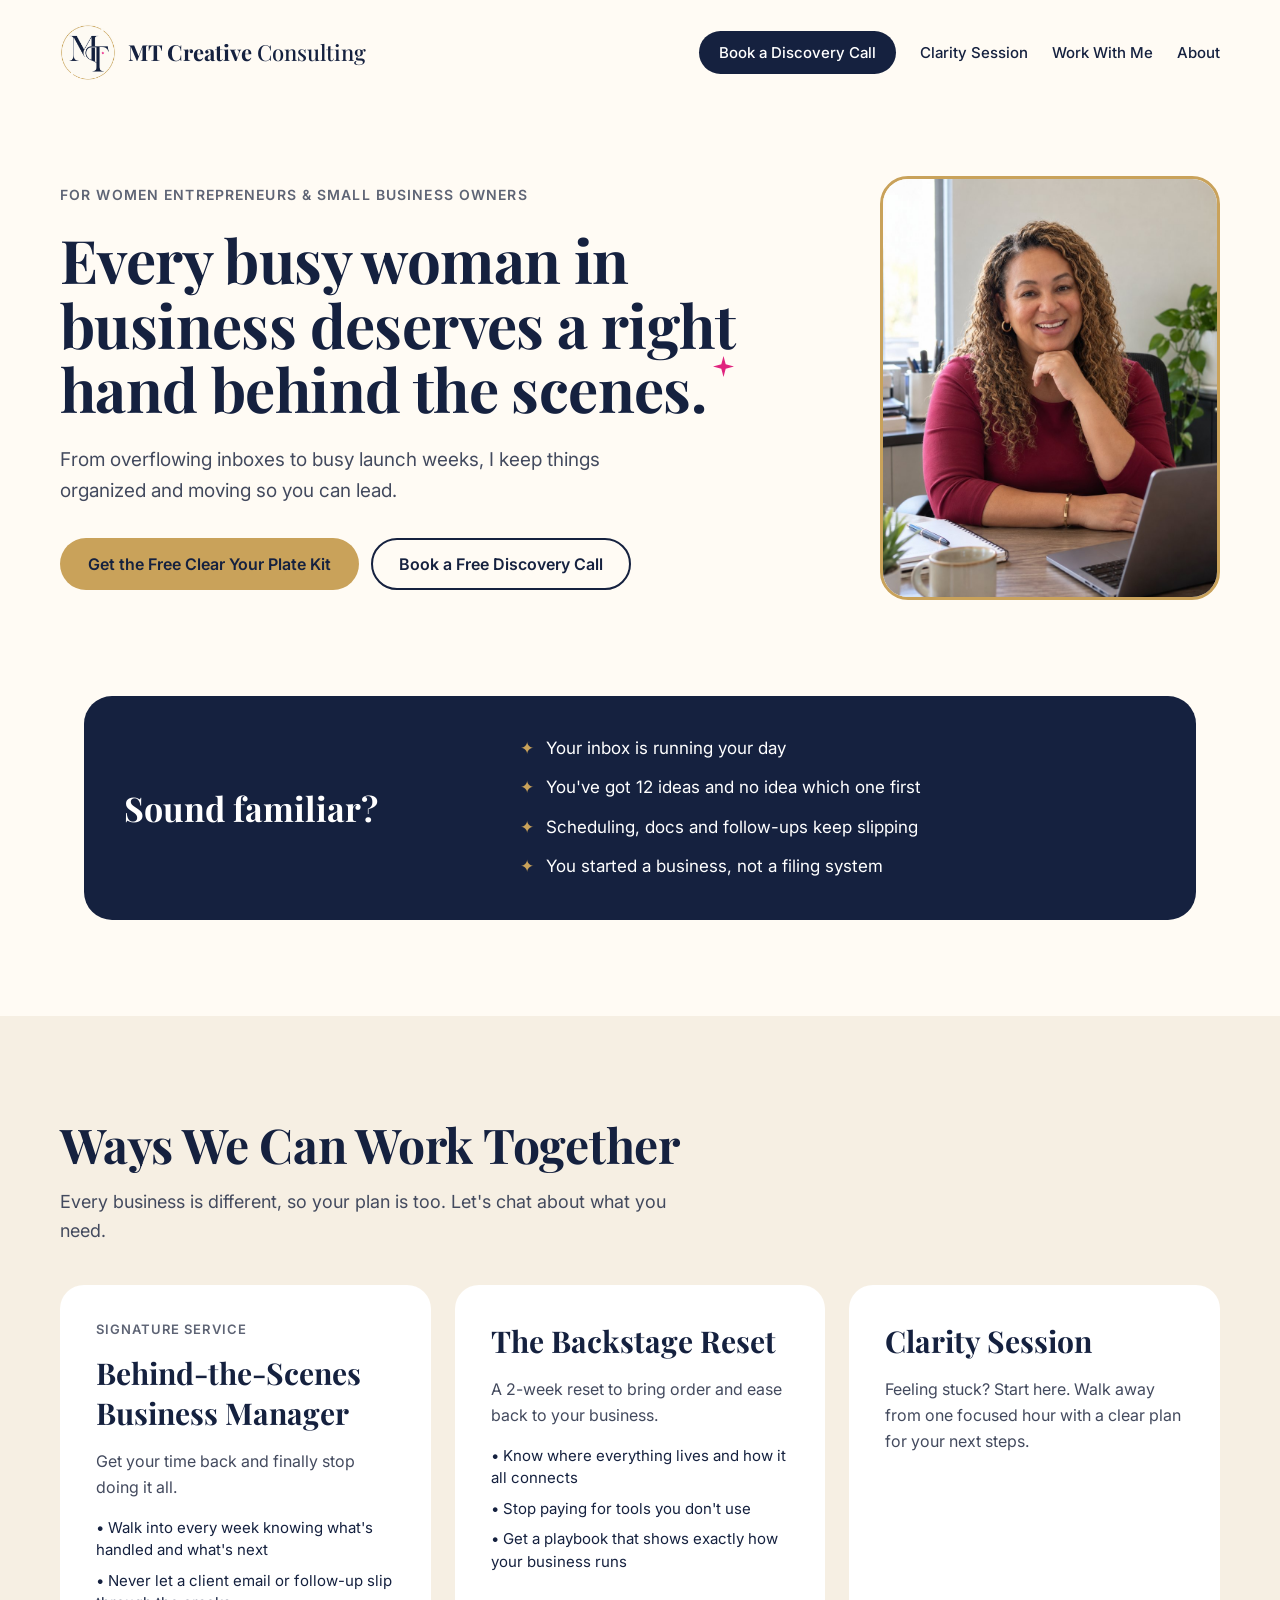
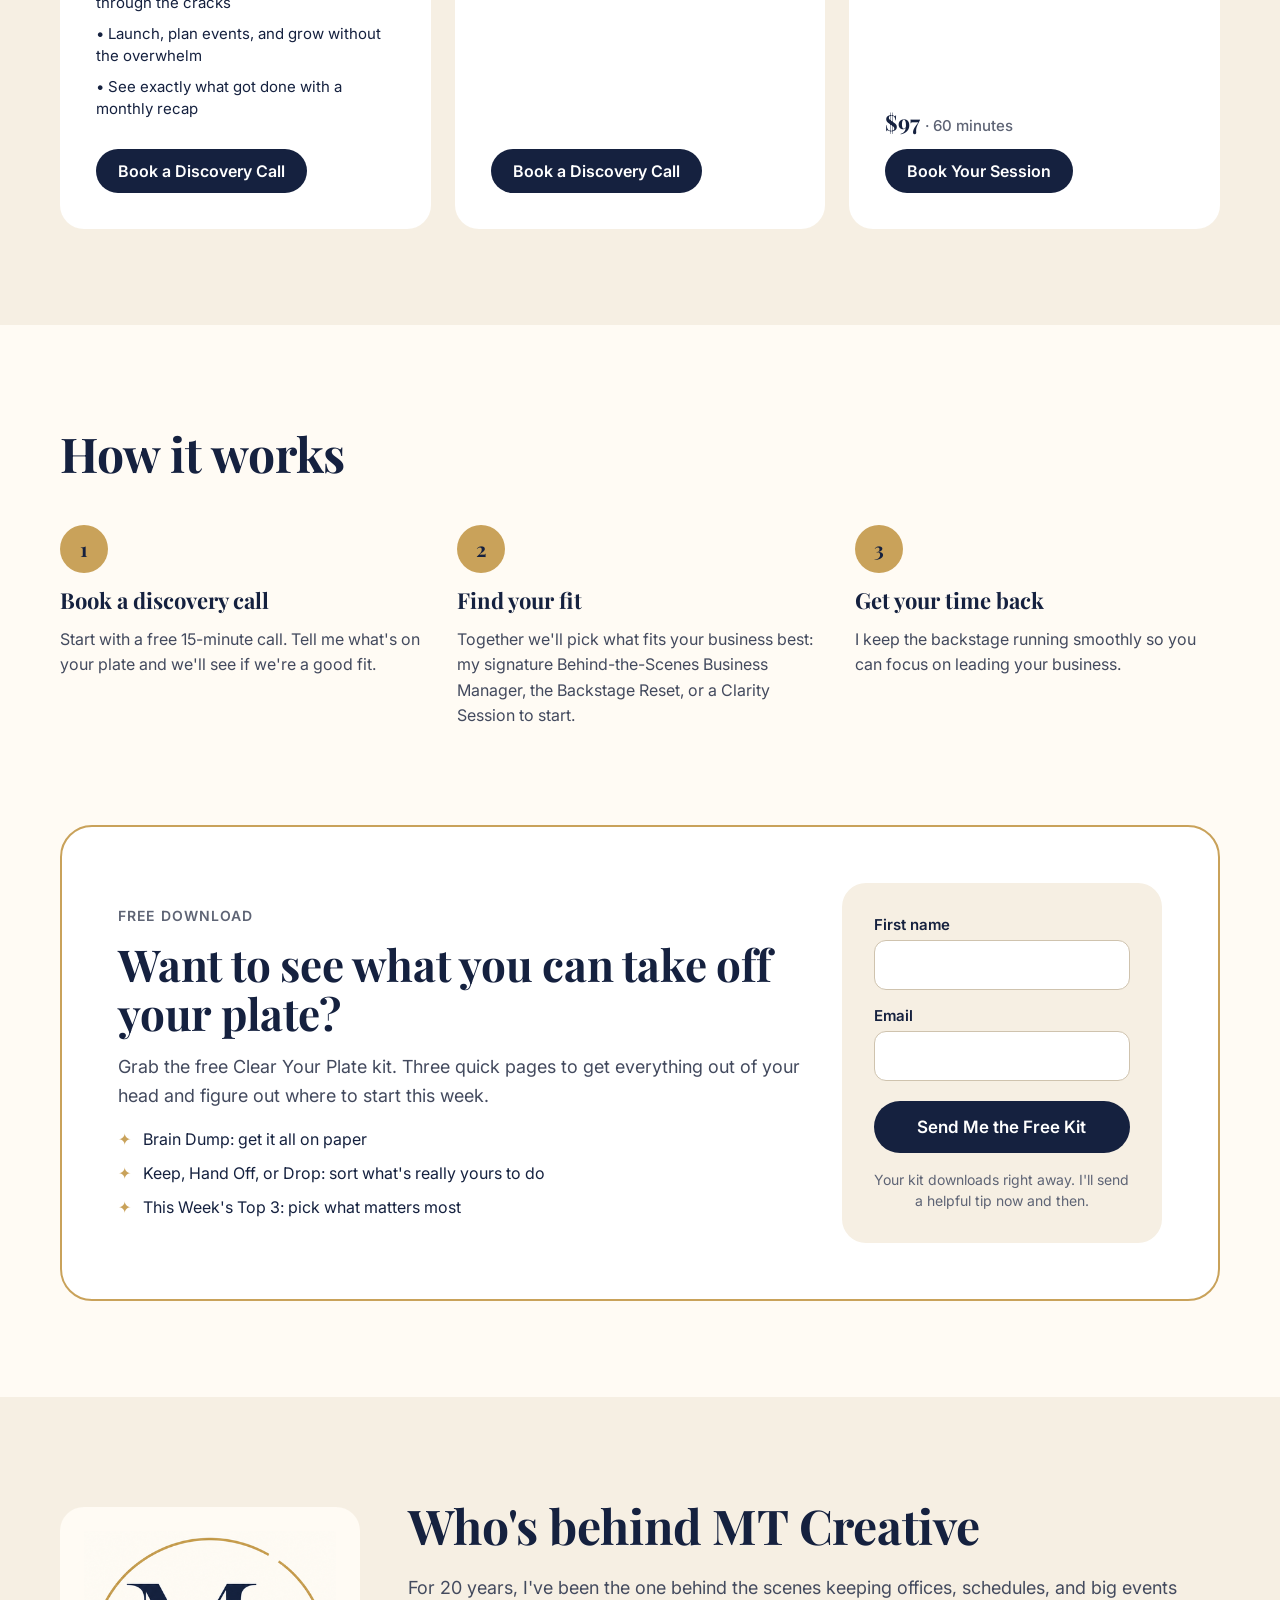
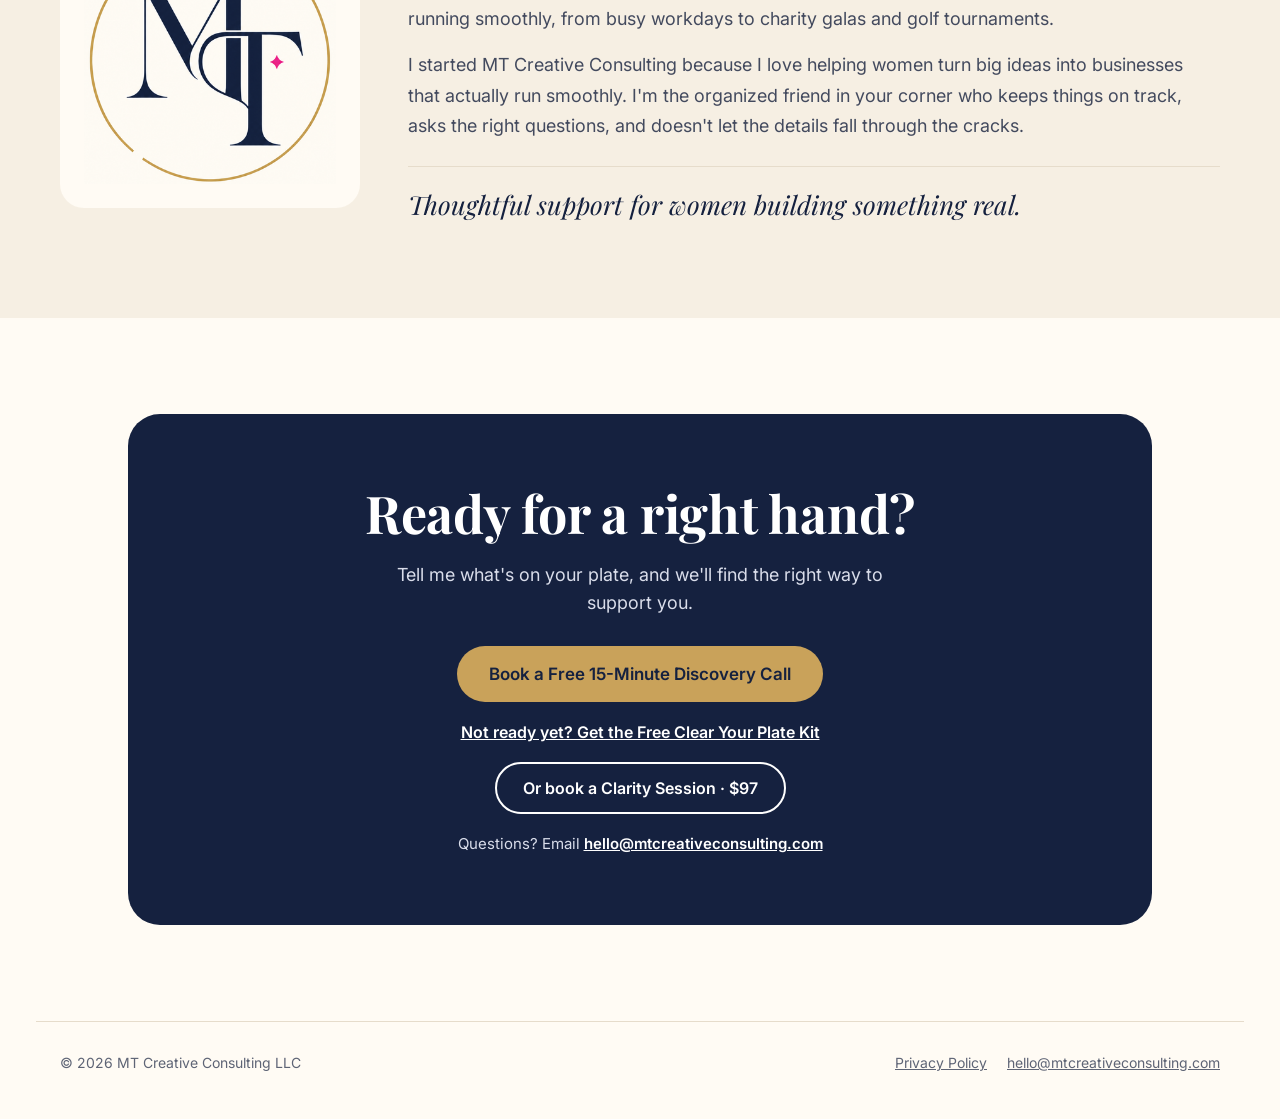
==== index.html @ a7e7f667 "Add files via upload" ====
<!doctype html>
<html lang="en">
<head>
<meta charset="utf-8">
<meta name="viewport" content="width=device-width, initial-scale=1">
<title>MT Creative Consulting | Behind-the-Scenes Support for Women in Business</title>
<meta name="description" content="Behind-the-scenes business support for women entrepreneurs and small business owners. Grab the free Clear Your Plate kit or book a free discovery call.">
<link rel="icon" type="image/png" href="[data-uri]">
<link rel="preconnect" href="https://fonts.googleapis.com">
<link href="https://fonts.googleapis.com/css2?family=Playfair+Display:wght@500;600;700&amp;family=Inter:wght@400;500;600&amp;display=swap" rel="stylesheet">
<style>
body{margin:0;background:#FFFBF4}
a{color:#15213F}a:hover{color:#0B1430}
</style>
</head>
<body>
<div style="font-family: Inter, system-ui, sans-serif; color: #15213F; background: #FFFBF4; width: 100%">

<header style="max-width: 1160px; margin: 0 auto; padding: 24px 24px; display: flex; flex-wrap: wrap; align-items: center; justify-content: space-between; gap: 16px">
<div style="display: flex; align-items: center; gap: 12px"><img src="[data-uri]" alt="MT Creative Consulting logo" style="width: 56px; height: 56px; border-radius: 999px"><div style="font-family: 'Playfair Display', Georgia, serif; font-weight: 700; font-size: 22px">MT Creative <span style="font-weight: 500">Consulting</span></div></div>
<nav style="display: flex; flex-wrap: wrap; align-items: center; gap: 8px 24px; font-size: 15px; font-weight: 500">
<a href="https://calendly.com/missyt879/new-meeting" target="_blank" rel="noopener" style="text-decoration: none; background: #15213F; color: #FFFFFF; padding: 12px 20px; border-radius: 999px">Book a Discovery Call</a>
<a href="https://cal.com/missy-t-semtly/60min" target="_blank" rel="noopener" style="text-decoration: none; padding: 12px 0">Clarity Session</a>
<a href="#services" style="text-decoration: none; padding: 12px 0">Work With Me</a>
<a href="#about" style="text-decoration: none; padding: 12px 0">About</a>
</nav>
</header>

<section style="max-width: 1160px; margin: 0 auto; padding: 72px 24px 96px; display: flex; flex-wrap: wrap; gap: 48px; align-items: center">
<div style="flex: 999 1 520px; min-width: 0; display: flex; flex-direction: column; gap: 24px">
<div style="font-size: 14px; font-weight: 600; letter-spacing: 0.08em; text-transform: uppercase; color: #5E6475">For women entrepreneurs &amp; small business owners</div>
<h1 style="margin: 0; font-family: 'Playfair Display', Georgia, serif; font-weight: 700; font-size: clamp(36px, 5vw, 60px); line-height: 1.08; letter-spacing: -0.01em">Every busy woman in business deserves a right hand behind the scenes.<svg aria-hidden="true" viewBox="0 0 24 24" style="width: 0.35em; height: 0.35em; margin-left: 0.12em; vertical-align: top"><path d="M12 0 L14.5 9.5 L24 12 L14.5 14.5 L12 24 L9.5 14.5 L0 12 L9.5 9.5 Z" fill="#E0247E"></path></svg></h1>
<p style="margin: 0; font-size: 19px; line-height: 1.6; color: #434A5E; max-width: 560px">From overflowing inboxes to busy launch weeks, I keep things organized and moving so you can lead.</p>
<div style="display: flex; flex-wrap: wrap; gap: 12px; margin-top: 8px">
<a href="#free-kit" style="text-decoration: none; background: #C9A25A; color: #15213F; font-weight: 600; font-size: 16px; padding: 16px 28px; border-radius: 999px">Get the Free Clear Your Plate Kit</a>
<a href="https://calendly.com/missyt879/new-meeting" target="_blank" rel="noopener" style="text-decoration: none; border: 2px solid #15213F; color: #15213F; font-weight: 600; font-size: 16px; padding: 14px 26px; border-radius: 999px">Book a Free Discovery Call</a>
</div>
</div>
<div style="flex: 1 1 340px; min-width: 0; max-width: 460px; border-radius: 28px; overflow: hidden; border: 3px solid #C9A25A; box-sizing: border-box"><img src="[data-uri]" alt="The founder of MT Creative Consulting smiling at her desk" style="width: 100%; aspect-ratio: 4 / 5; object-fit: cover; object-position: 50% 30%; display: block"></div>
</section>

<section style="max-width: 1160px; margin: 0 auto; padding: 0 24px 96px; box-sizing: border-box">
<div style="background: #15213F; color: #FFFFFF; border-radius: 28px; padding: 40px; display: flex; flex-wrap: wrap; gap: 20px 48px; align-items: center">
<div style="flex: 1 1 220px; font-family: 'Playfair Display', Georgia, serif; font-weight: 700; font-size: 34px">Sound familiar?</div>
<div style="flex: 2 1 380px; min-width: 0; display: flex; flex-direction: column; gap: 14px; font-size: 17px; line-height: 1.5">
<div style="display: flex; gap: 12px"><span style="color: #C9A25A; font-weight: 700">✦</span><span>Your inbox is running your day</span></div>
<div style="display: flex; gap: 12px"><span style="color: #C9A25A; font-weight: 700">✦</span><span>You've got 12 ideas and no idea which one first</span></div>
<div style="display: flex; gap: 12px"><span style="color: #C9A25A; font-weight: 700">✦</span><span>Scheduling, docs and follow-ups keep slipping</span></div>
<div style="display: flex; gap: 12px"><span style="color: #C9A25A; font-weight: 700">✦</span><span>You started a business, not a filing system</span></div>
</div>
</div>
</section>

<section id="services" style="background: #F6EFE3; padding: 96px 24px">
<div style="max-width: 1160px; margin: 0 auto; display: flex; flex-direction: column; gap: 40px">
<div style="display: flex; flex-direction: column; gap: 12px; max-width: 640px">
<h2 style="margin: 0; font-family: 'Playfair Display', Georgia, serif; font-weight: 700; font-size: clamp(32px, 4vw, 48px); letter-spacing: -0.005em">Ways We Can Work Together</h2>
<p style="margin: 0; font-size: 18px; line-height: 1.6; color: #434A5E">Every business is different, so your plan is too. Let's chat about what you need.</p>
</div>
<div style="display: grid; grid-template-columns: repeat(auto-fit, minmax(300px, 1fr)); gap: 24px">

<div style="background: #FFFFFF; border-radius: 24px; padding: 36px; display: flex; flex-direction: column; gap: 16px">
<div style="font-size: 13px; font-weight: 600; letter-spacing: 0.08em; text-transform: uppercase; color: #5E6475">Signature service</div>
<h3 style="margin: 0; font-family: 'Playfair Display', Georgia, serif; font-weight: 700; font-size: 30px">Behind-the-Scenes Business Manager</h3>
<p style="margin: 0; font-size: 16px; line-height: 1.6; color: #434A5E">Get your time back and finally stop doing it all.</p>
<div style="display: flex; flex-direction: column; gap: 8px; font-size: 15px; line-height: 1.5">
<div>• Walk into every week knowing what's handled and what's next</div>
<div>• Never let a client email or follow-up slip through the cracks</div>
<div>• Launch, plan events, and grow without the overwhelm</div>
<div>• See exactly what got done with a monthly recap</div>
</div>
<div style="margin-top: auto; padding-top: 12px; display: flex; flex-wrap: wrap; align-items: center; justify-content: space-between; gap: 12px">
<a href="https://calendly.com/missyt879/new-meeting" target="_blank" rel="noopener" style="text-decoration: none; background: #15213F; color: #FFFFFF; font-weight: 600; padding: 12px 22px; border-radius: 999px">Book a Discovery Call</a>
</div>
</div>

<div style="background: #FFFFFF; border-radius: 24px; padding: 36px; display: flex; flex-direction: column; gap: 16px">
<h3 style="margin: 0; font-family: 'Playfair Display', Georgia, serif; font-weight: 700; font-size: 30px">The Backstage Reset</h3>
<p style="margin: 0; font-size: 16px; line-height: 1.6; color: #434A5E">A 2-week reset to bring order and ease back to your business.</p>
<div style="display: flex; flex-direction: column; gap: 8px; font-size: 15px; line-height: 1.5">
<div>• Know where everything lives and how it all connects</div>
<div>• Stop paying for tools you don't use</div>
<div>• Get a playbook that shows exactly how your business runs</div>
</div>
<div style="margin-top: auto; padding-top: 12px; display: flex; flex-wrap: wrap; align-items: center; justify-content: space-between; gap: 12px">
<a href="https://calendly.com/missyt879/new-meeting" target="_blank" rel="noopener" style="text-decoration: none; background: #15213F; color: #FFFFFF; font-weight: 600; padding: 12px 22px; border-radius: 999px">Book a Discovery Call</a>
</div>
</div>

<div style="background: #FFFFFF; border-radius: 24px; padding: 36px; display: flex; flex-direction: column; gap: 16px">
<h3 style="margin: 0; font-family: 'Playfair Display', Georgia, serif; font-weight: 700; font-size: 30px">Clarity Session</h3>
<p style="margin: 0; font-size: 16px; line-height: 1.6; color: #434A5E">Feeling stuck? Start here. Walk away from one focused hour with a clear plan for your next steps.</p>
<div style="margin-top: auto; padding-top: 12px; display: flex; flex-wrap: wrap; align-items: center; justify-content: space-between; gap: 12px">
<div style="font-family: 'Playfair Display', Georgia, serif; font-weight: 700; font-size: 22px">$97 <span style="font-family: Inter, system-ui, sans-serif; font-weight: 500; font-size: 15px; color: #5E6475">· 60 minutes</span></div>
<a href="https://cal.com/missy-t-semtly/60min" target="_blank" rel="noopener" style="text-decoration: none; background: #15213F; color: #FFFFFF; font-weight: 600; padding: 12px 22px; border-radius: 999px">Book Your Session</a>
</div>
</div>

</div>
</div>
</section>

<section id="how" style="max-width: 1160px; margin: 0 auto; padding: 96px 24px; display: flex; flex-direction: column; gap: 40px">
<h2 style="margin: 0; font-family: 'Playfair Display', Georgia, serif; font-weight: 700; font-size: clamp(32px, 4vw, 48px); letter-spacing: -0.005em">How it works</h2>
<div style="display: grid; grid-template-columns: repeat(auto-fit, minmax(240px, 1fr)); gap: 32px">
<div style="display: flex; flex-direction: column; gap: 12px">
<div style="width: 48px; height: 48px; border-radius: 999px; background: #C9A25A; display: flex; align-items: center; justify-content: center; font-family: 'Playfair Display', Georgia, serif; font-weight: 700; font-size: 20px">1</div>
<h3 style="margin: 0; font-family: 'Playfair Display', Georgia, serif; font-weight: 700; font-size: 22px">Book a discovery call</h3>
<p style="margin: 0; font-size: 16px; line-height: 1.6; color: #434A5E">Start with a free 15-minute call. Tell me what's on your plate and we'll see if we're a good fit.</p>
</div>
<div style="display: flex; flex-direction: column; gap: 12px">
<div style="width: 48px; height: 48px; border-radius: 999px; background: #C9A25A; display: flex; align-items: center; justify-content: center; font-family: 'Playfair Display', Georgia, serif; font-weight: 700; font-size: 20px">2</div>
<h3 style="margin: 0; font-family: 'Playfair Display', Georgia, serif; font-weight: 700; font-size: 22px">Find your fit</h3>
<p style="margin: 0; font-size: 16px; line-height: 1.6; color: #434A5E">Together we'll pick what fits your business best: my signature Behind-the-Scenes Business Manager, the Backstage Reset, or a Clarity Session to start.</p>
</div>
<div style="display: flex; flex-direction: column; gap: 12px">
<div style="width: 48px; height: 48px; border-radius: 999px; background: #C9A25A; display: flex; align-items: center; justify-content: center; font-family: 'Playfair Display', Georgia, serif; font-weight: 700; font-size: 20px">3</div>
<h3 style="margin: 0; font-family: 'Playfair Display', Georgia, serif; font-weight: 700; font-size: 22px">Get your time back</h3>
<p style="margin: 0; font-size: 16px; line-height: 1.6; color: #434A5E">I keep the backstage running smoothly so you can focus on leading your business.</p>
</div>
</div>
</section>

<section id="free-kit" style="padding: 0 24px 96px">
<div style="max-width: 1160px; margin: 0 auto; background: #FFFFFF; border: 2px solid #C9A25A; border-radius: 32px; padding: clamp(32px, 5vw, 56px); display: flex; flex-wrap: wrap; gap: 40px; align-items: center; box-sizing: border-box">
<div style="flex: 999 1 420px; min-width: 0; display: flex; flex-direction: column; gap: 16px">
<div style="font-size: 14px; font-weight: 600; letter-spacing: 0.08em; text-transform: uppercase; color: #5E6475">Free download</div>
<h2 style="margin: 0; font-family: 'Playfair Display', Georgia, serif; font-weight: 700; font-size: clamp(30px, 4vw, 44px); line-height: 1.1; letter-spacing: -0.005em">Want to see what you can take off your plate?</h2>
<p style="margin: 0; font-size: 18px; line-height: 1.6; color: #434A5E">Grab the free Clear Your Plate kit. Three quick pages to get everything out of your head and figure out where to start this week.</p>
<div style="display: flex; flex-direction: column; gap: 10px; font-size: 16px; line-height: 1.5">
<div style="display: flex; gap: 12px"><span style="color: #C9A25A; font-weight: 700">✦</span><span>Brain Dump: get it all on paper</span></div>
<div style="display: flex; gap: 12px"><span style="color: #C9A25A; font-weight: 700">✦</span><span>Keep, Hand Off, or Drop: sort what's really yours to do</span></div>
<div style="display: flex; gap: 12px"><span style="color: #C9A25A; font-weight: 700">✦</span><span>This Week's Top 3: pick what matters most</span></div>
</div>
</div>
<form action="https://api.web3forms.com/submit" method="POST" style="flex: 1 1 320px; min-width: 0; background: #F6EFE3; border-radius: 24px; padding: 32px; display: flex; flex-direction: column; gap: 16px; box-sizing: border-box">
<input type="hidden" name="access_key" value="2582d8e5-30e0-49ae-859f-2bda14032e8f">
<input type="hidden" name="subject" value="New Clear Your Plate kit signup">
<input type="hidden" name="from_name" value="MT Creative Consulting website">
<input type="hidden" name="redirect" value="https://mtcreativeconsulting.com/thank-you.html">
<input type="checkbox" name="botcheck" style="display: none" tabindex="-1" autocomplete="off">
<label for="kit-name" style="display: flex; flex-direction: column; gap: 6px; font-size: 15px; font-weight: 600">First name<input id="kit-name" type="text" name="first-name" required autocomplete="given-name" style="font: inherit; font-weight: 400; font-size: 16px; padding: 14px 16px; border: 1px solid #CFC3AE; border-radius: 12px; background: #FFFFFF; color: #15213F"></label>
<label for="kit-email" style="display: flex; flex-direction: column; gap: 6px; font-size: 15px; font-weight: 600">Email<input id="kit-email" type="email" name="email" required autocomplete="email" style="font: inherit; font-weight: 400; font-size: 16px; padding: 14px 16px; border: 1px solid #CFC3AE; border-radius: 12px; background: #FFFFFF; color: #15213F"></label>
<button type="submit" style="font: inherit; font-weight: 600; font-size: 17px; background: #15213F; color: #FFFFFF; border: none; border-radius: 999px; padding: 16px 28px; cursor: pointer; margin-top: 4px">Send Me the Free Kit</button>
<div style="font-size: 14px; line-height: 1.5; color: #5E6475; text-align: center">Your kit downloads right away. I'll send a helpful tip now and then.</div>
</form>
</div>
</section>

<section id="about" style="background: #F6EFE3; padding: 96px 24px">
<div style="max-width: 1160px; margin: 0 auto; display: flex; flex-wrap: wrap; gap: 48px; align-items: center">
<div style="flex: 1 1 300px; min-width: 0; max-width: 380px; border-radius: 24px; background: #FFFBF4; padding: 24px; box-sizing: border-box"><img src="[data-uri]" alt="MT Creative Consulting logo" style="width: 100%; height: auto; display: block"></div>
<div style="flex: 999 1 460px; min-width: 0; display: flex; flex-direction: column; gap: 16px">
<h2 style="margin: 0; font-family: 'Playfair Display', Georgia, serif; font-weight: 700; font-size: clamp(32px, 4vw, 48px); letter-spacing: -0.005em">Who's behind MT Creative</h2>
<p style="margin: 0; font-size: 18px; line-height: 1.7; color: #434A5E">For 20 years, I've been the one behind the scenes keeping offices, schedules, and big events running smoothly, from busy workdays to charity galas and golf tournaments.</p>
<p style="margin: 0; font-size: 18px; line-height: 1.7; color: #434A5E">I started MT Creative Consulting because I love helping women turn big ideas into businesses that actually run smoothly. I'm the organized friend in your corner who keeps things on track, asks the right questions, and doesn't let the details fall through the cracks.</p>
<p style="margin: 8px 0 0; padding-top: 20px; border-top: 1px solid #E6DCCB; font-family: 'Playfair Display', Georgia, serif; font-style: italic; font-size: 26px; line-height: 1.35; color: #15213F">Thoughtful support for women building something real.</p>
</div>
</div>
</section>

<section id="book" style="padding: 96px 24px">
<div style="max-width: 880px; margin: 0 auto; background: #15213F; color: #FFFFFF; border-radius: 32px; padding: clamp(40px, 6vw, 72px); display: flex; flex-direction: column; align-items: center; gap: 20px; text-align: center">
<h2 style="margin: 0; font-family: 'Playfair Display', Georgia, serif; font-weight: 700; font-size: clamp(32px, 4.5vw, 52px); letter-spacing: -0.005em; line-height: 1.05">Ready for a right hand?</h2>
<p style="margin: 0; font-size: 18px; line-height: 1.6; color: #D9DDEA; max-width: 520px">Tell me what's on your plate, and we'll find the right way to support you.</p>
<a href="https://calendly.com/missyt879/new-meeting" target="_blank" rel="noopener" style="text-decoration: none; background: #C9A25A; color: #15213F; font-weight: 600; font-size: 17px; padding: 18px 32px; border-radius: 999px; margin-top: 8px">Book a Free 15-Minute Discovery Call</a>
<a href="#free-kit" style="color: #FFFFFF; font-weight: 600; font-size: 16px">Not ready yet? Get the Free Clear Your Plate Kit</a>
<a href="https://cal.com/missy-t-semtly/60min" target="_blank" rel="noopener" style="text-decoration: none; border: 2px solid #FFFFFF; color: #FFFFFF; font-weight: 600; font-size: 16px; padding: 14px 26px; border-radius: 999px">Or book a Clarity Session · $97</a>
<div style="font-size: 15px; color: #D9DDEA">Questions? Email <a href="mailto:hello@mtcreativeconsulting.com" style="color: #FFFFFF; font-weight: 600">hello@mtcreativeconsulting.com</a></div>
</div>
</section>

<footer style="max-width: 1160px; margin: 0 auto; padding: 32px 24px 48px; display: flex; flex-wrap: wrap; justify-content: space-between; gap: 12px; font-size: 14px; color: #5E6475; border-top: 1px solid #E6DCCB">
<div>© 2026 MT Creative Consulting LLC</div>
<div style="display: flex; flex-wrap: wrap; gap: 8px 20px"><a href="/privacy-policy.html" style="color: #5E6475">Privacy Policy</a><a href="mailto:hello@mtcreativeconsulting.com" style="color: #5E6475">hello@mtcreativeconsulting.com</a></div>
</footer>

</div>
</body>
</html>
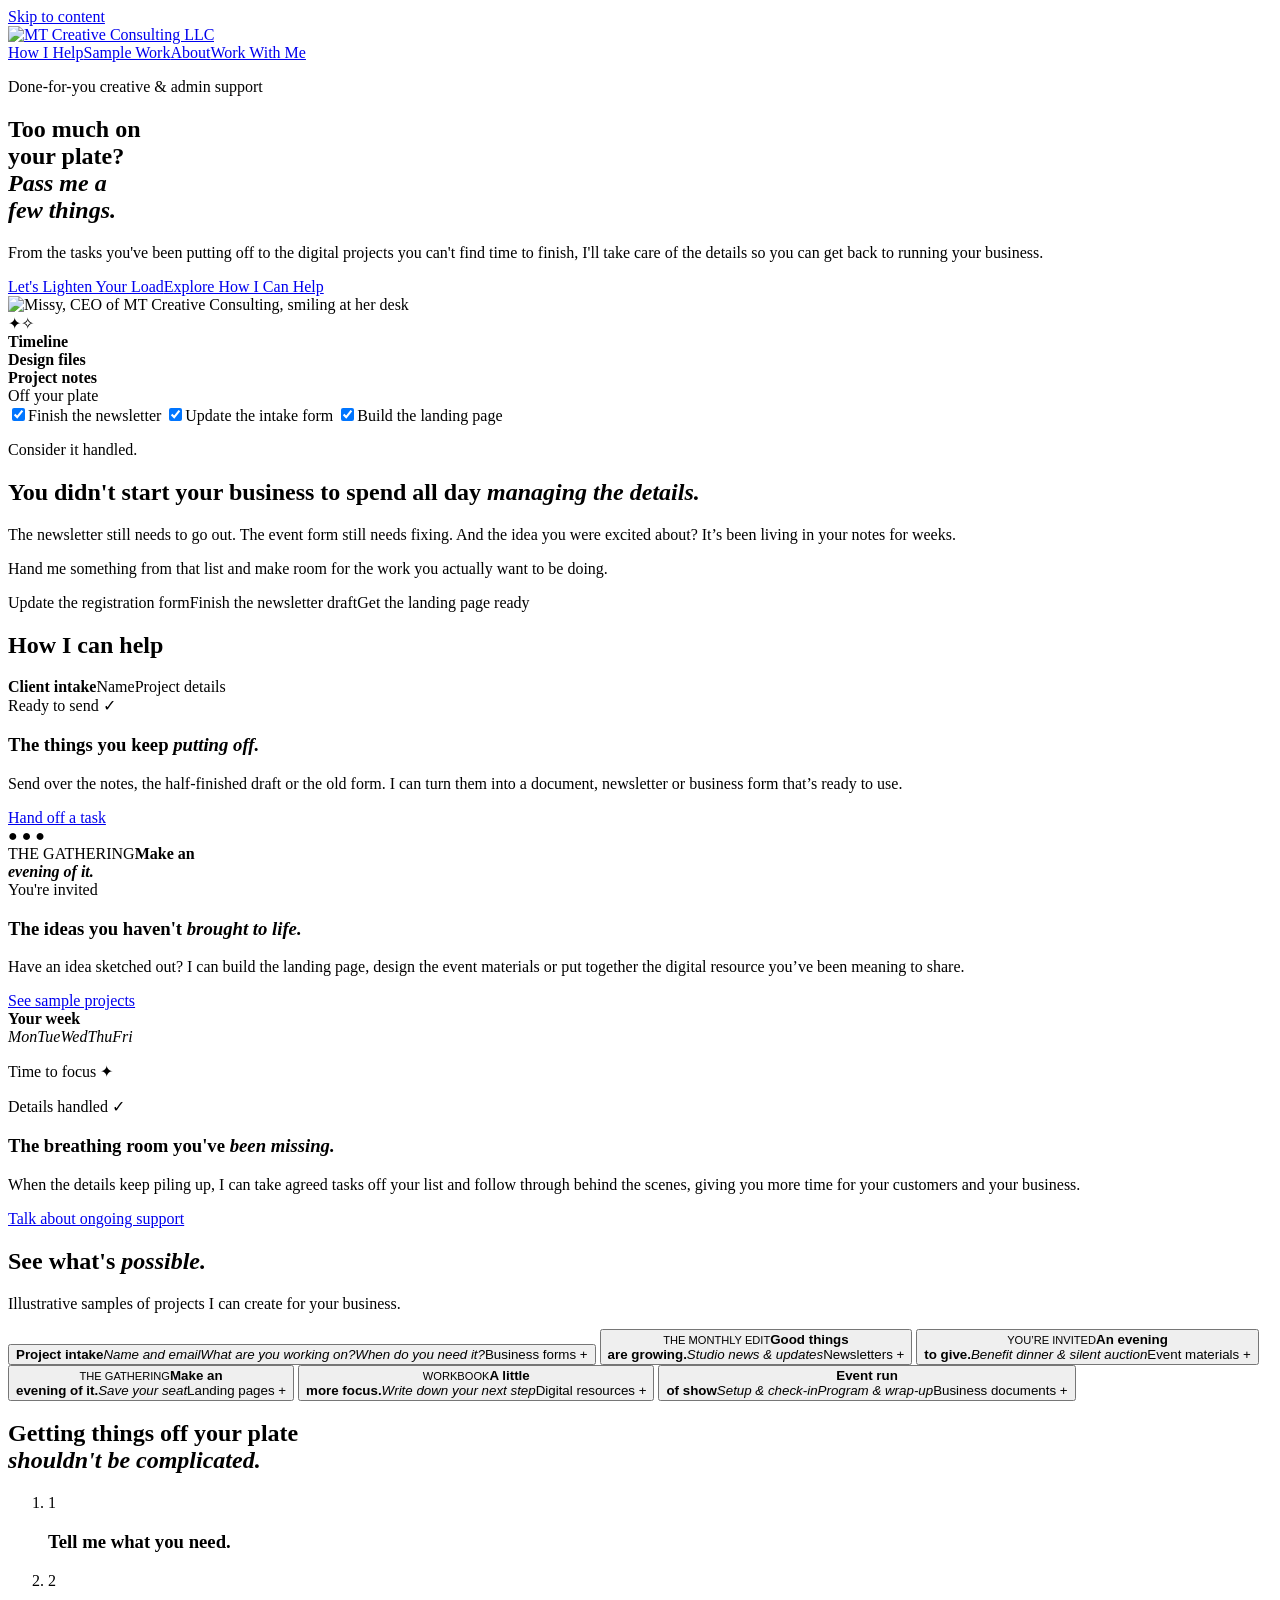
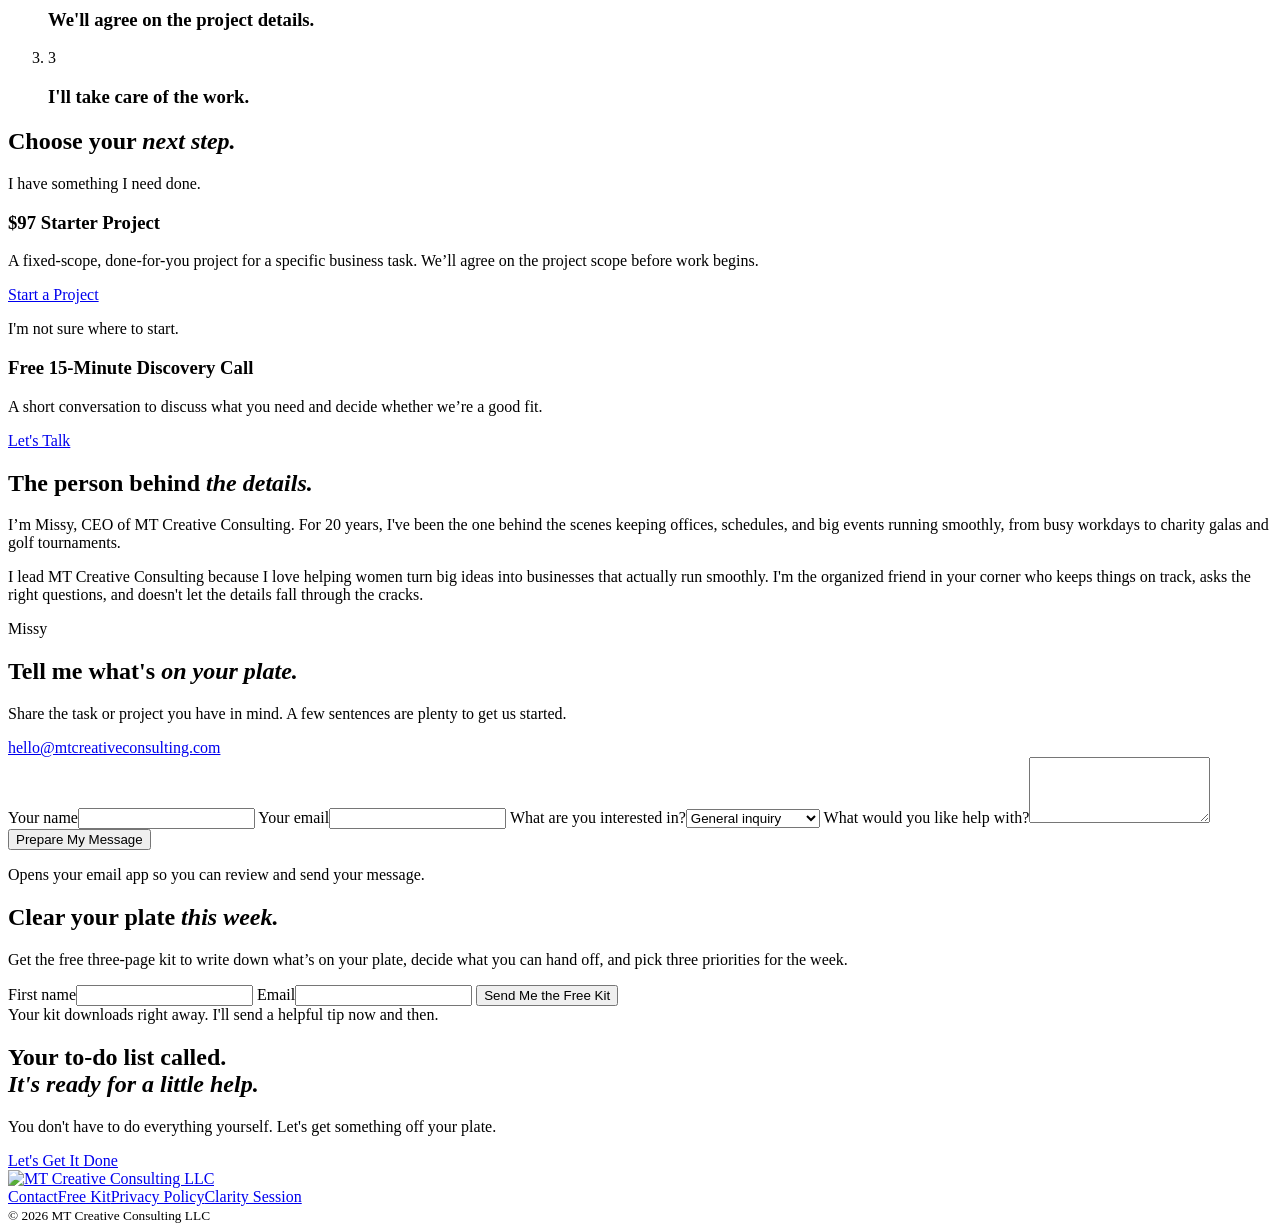
==== commit 33990cbb: "Add files via upload" ====
--- a/index.html
+++ b/index.html
@@ -3,178 +3,97 @@
 <head>
 <meta charset="utf-8">
 <meta name="viewport" content="width=device-width, initial-scale=1">
-<title>MT Creative Consulting | Behind-the-Scenes Support for Women in Business</title>
-<meta name="description" content="Behind-the-scenes business support for women entrepreneurs and small business owners. Grab the free Clear Your Plate kit or book a free discovery call.">
-<link rel="icon" type="image/png" href="[data-uri]">
+<meta name="description" content="Done-for-you administrative, creative and digital support from Missy at MT Creative Consulting. Get a task off your plate.">
+<title>MT Creative Consulting | Pass me a few things</title>
+<link rel="icon" href="mt-icon.webp" type="image/webp">
 <link rel="preconnect" href="https://fonts.googleapis.com">
-<link href="https://fonts.googleapis.com/css2?family=Playfair+Display:wght@500;600;700&amp;family=Inter:wght@400;500;600&amp;display=swap" rel="stylesheet">
-<style>
-body{margin:0;background:#FFFBF4}
-a{color:#15213F}a:hover{color:#0B1430}
-</style>
+<link rel="preconnect" href="https://fonts.gstatic.com" crossorigin>
+<link href="https://fonts.googleapis.com/css2?family=DM+Sans:wght@400;500;600;700&family=Playfair+Display:ital,wght@0,500;0,600;1,500&display=swap" rel="stylesheet">
+<link rel="stylesheet" href="style.css">
+<script src="site.js" defer></script>
 </head>
 <body>
-<div style="font-family: Inter, system-ui, sans-serif; color: #15213F; background: #FFFBF4; width: 100%">
-
-<header style="max-width: 1160px; margin: 0 auto; padding: 24px 24px; display: flex; flex-wrap: wrap; align-items: center; justify-content: space-between; gap: 16px">
-<div style="display: flex; align-items: center; gap: 12px"><img src="[data-uri]" alt="MT Creative Consulting logo" style="width: 56px; height: 56px; border-radius: 999px"><div style="font-family: 'Playfair Display', Georgia, serif; font-weight: 700; font-size: 22px">MT Creative <span style="font-weight: 500">Consulting</span></div></div>
-<nav style="display: flex; flex-wrap: wrap; align-items: center; gap: 8px 24px; font-size: 15px; font-weight: 500">
-<a href="https://calendly.com/missyt879/new-meeting" target="_blank" rel="noopener" style="text-decoration: none; background: #15213F; color: #FFFFFF; padding: 12px 20px; border-radius: 999px">Book a Discovery Call</a>
-<a href="https://cal.com/missy-t-semtly/60min" target="_blank" rel="noopener" style="text-decoration: none; padding: 12px 0">Clarity Session</a>
-<a href="#services" style="text-decoration: none; padding: 12px 0">Work With Me</a>
-<a href="#about" style="text-decoration: none; padding: 12px 0">About</a>
-</nav>
+<a class="skip" href="#main">Skip to content</a>
+<header class="header wrap">
+<a class="brand" href="#top" aria-label="MT Creative Consulting home"><img class="brand-logo" src="mt-logo.webp" width="540" height="360" alt="MT Creative Consulting LLC"></a>
+<button class="menu" type="button" aria-expanded="false" aria-controls="navigation" hidden>Menu</button>
+<nav id="navigation" aria-label="Main navigation"><a href="#help">How I Help</a><a href="#work">Sample Work</a><a href="#about">About</a><a class="button small" href="#start">Work With Me</a></nav>
 </header>
-
-<section style="max-width: 1160px; margin: 0 auto; padding: 72px 24px 96px; display: flex; flex-wrap: wrap; gap: 48px; align-items: center">
-<div style="flex: 999 1 520px; min-width: 0; display: flex; flex-direction: column; gap: 24px">
-<div style="font-size: 14px; font-weight: 600; letter-spacing: 0.08em; text-transform: uppercase; color: #5E6475">For women entrepreneurs &amp; small business owners</div>
-<h1 style="margin: 0; font-family: 'Playfair Display', Georgia, serif; font-weight: 700; font-size: clamp(36px, 5vw, 60px); line-height: 1.08; letter-spacing: -0.01em">Every busy woman in business deserves a right hand behind the scenes.<svg aria-hidden="true" viewBox="0 0 24 24" style="width: 0.35em; height: 0.35em; margin-left: 0.12em; vertical-align: top"><path d="M12 0 L14.5 9.5 L24 12 L14.5 14.5 L12 24 L9.5 14.5 L0 12 L9.5 9.5 Z" fill="#E0247E"></path></svg></h1>
-<p style="margin: 0; font-size: 19px; line-height: 1.6; color: #434A5E; max-width: 560px">From overflowing inboxes to busy launch weeks, I keep things organized and moving so you can lead.</p>
-<div style="display: flex; flex-wrap: wrap; gap: 12px; margin-top: 8px">
-<a href="#free-kit" style="text-decoration: none; background: #C9A25A; color: #15213F; font-weight: 600; font-size: 16px; padding: 16px 28px; border-radius: 999px">Get the Free Clear Your Plate Kit</a>
-<a href="https://calendly.com/missyt879/new-meeting" target="_blank" rel="noopener" style="text-decoration: none; border: 2px solid #15213F; color: #15213F; font-weight: 600; font-size: 16px; padding: 14px 26px; border-radius: 999px">Book a Free Discovery Call</a>
+<main id="main">
+<section class="hero wrap" id="top">
+<div class="hero-copy">
+<p class="eyebrow">Done-for-you creative &amp; admin support</p>
+<h1>Too much on<br class="desktop"> your plate?<br><em>Pass me a<br class="desktop"> few things.</em></h1>
+<p class="intro">From the tasks you've been putting off to the digital projects you can't find time to finish, I'll take care of the details so you can get back to running your business.</p>
+<div class="actions"><a class="button" href="#start">Let's Lighten Your Load</a><a class="under" href="#help">Explore How I Can Help</a></div>
 </div>
-</div>
-<div style="flex: 1 1 340px; min-width: 0; max-width: 460px; border-radius: 28px; overflow: hidden; border: 3px solid #C9A25A; box-sizing: border-box"><img src="[data-uri]